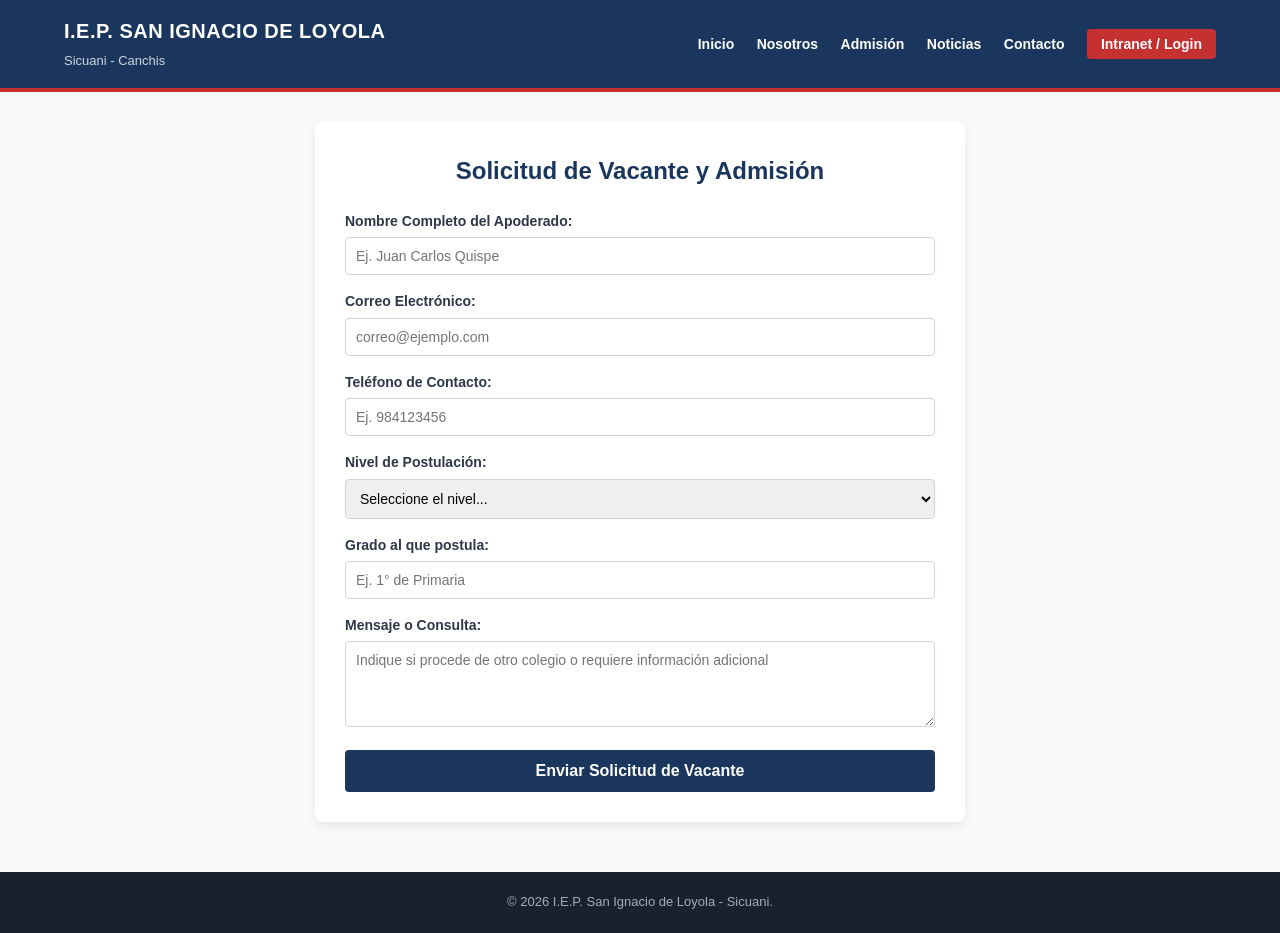
==== admision.html @ 254c912a "Entrega PA2: Base de datos, conexion PDO, login y vistas completas" ====
<!DOCTYPE html>
<html lang="es">
<head>
    <meta charset="UTF-8">
    <meta name="viewport" content="width=device-width, initial-scale=1.0">
    <title>Admisión 2026 - I.E.P. San Ignacio de Loyola</title>
    <link rel="stylesheet" href="css/estilos.css">
</head>
<body>
    <header>
        <div class="brand">
            <h1>I.E.P. SAN IGNACIO DE LOYOLA</h1>
            <span>Sicuani - Canchis</span>
        </div>
        <nav>
            <a href="index.html">Inicio</a>
            <a href="nosotros.html">Nosotros</a>
            <a href="admision.html">Admisión</a>
            <a href="noticias.html">Noticias</a>
            <a href="contacto.html">Contacto</a>
            <a href="login.php" class="btn-acceso">Intranet / Login</a>
        </nav>
    </header>

    <div class="container">
        <div class="form-box">
            <h2 style="color: #1a365d; text-align: center; margin-bottom: 20px;">Solicitud de Vacante y Admisión</h2>
            <form action="#" method="POST" onsubmit="alert('Solicitud enviada correctamente. La secretaría se comunicará a la brevedad.'); return false;">
                <div class="form-group">
                    <label>Nombre Completo del Apoderado:</label>
                    <input type="text" required placeholder="Ej. Juan Carlos Quispe">
                </div>
                <div class="form-group">
                    <label>Correo Electrónico:</label>
                    <input type="email" required placeholder="correo@ejemplo.com">
                </div>
                <div class="form-group">
                    <label>Teléfono de Contacto:</label>
                    <input type="text" required placeholder="Ej. 984123456">
                </div>
                <div class="form-group">
                    <label>Nivel de Postulación:</label>
                    <select required>
                        <option value="">Seleccione el nivel...</option>
                        <option value="Inicial">Inicial</option>
                        <option value="Primaria">Primaria</option>
                        <option value="Secundaria">Secundaria</option>
                    </select>
                </div>
                <div class="form-group">
                    <label>Grado al que postula:</label>
                    <input type="text" required placeholder="Ej. 1° de Primaria">
                </div>
                <div class="form-group">
                    <label>Mensaje o Consulta:</label>
                    <textarea rows="4" placeholder="Indique si procede de otro colegio o requiere información adicional"></textarea>
                </div>
                <button type="submit" class="btn-primary">Enviar Solicitud de Vacante</button>
            </form>
        </div>
    </div>

    <footer>
        <p>&copy; 2026 I.E.P. San Ignacio de Loyola - Sicuani.</p>
    </footer>
</body>
</html>
---- css/estilos.css ----
/* =========================================================
   ESTILOS GENERALES - I.E.P. SAN IGNACIO DE LOYOLA (SICUANI)
   ========================================================= */
* {
    box-sizing: border-box;
    margin: 0;
    padding: 0;
    font-family: Arial, Helvetica, sans-serif;
}

body {
    background-color: #f8fafc;
    color: #2d3748;
    line-height: 1.6;
}

/* ENCABEZADO Y NAVEGACIÓN */
header {
    background: #1a365d;
    color: #ffffff;
    padding: 15px 5%;
    display: flex;
    justify-content: space-between;
    align-items: center;
    border-bottom: 4px solid #c53030;
    position: sticky;
    top: 0;
    z-index: 1000;
}

.brand h1 {
    font-size: 20px;
    letter-spacing: 0.5px;
}

.brand span {
    font-size: 13px;
    color: #cbd5e0;
}

nav a {
    color: #ffffff;
    text-decoration: none;
    margin-left: 18px;
    font-size: 14px;
    font-weight: bold;
    transition: color 0.3s;
}

nav a:hover {
    color: #f6ad55;
}

nav a.btn-acceso {
    background: #c53030;
    padding: 7px 14px;
    border-radius: 4px;
}

nav a.btn-acceso:hover {
    background: #9b2c2c;
    color: #ffffff;
}

/* CONTENEDORES Y ESTRUCTURA */
.container {
    width: 90%;
    max-width: 1100px;
    margin: 30px auto;
}

/* HERO BANNER DE INICIO */
.hero {
    background: linear-gradient(rgba(26, 54, 93, 0.85), rgba(26, 54, 93, 0.85)), #2b6cb0;
    color: white;
    padding: 60px 20px;
    text-align: center;
    border-radius: 8px;
    margin-bottom: 30px;
}

.hero h2 {
    font-size: 32px;
    margin-bottom: 10px;
}

.hero p {
    font-size: 18px;
    color: #e2e8f0;
}

/* TARJETAS Y GRILLAS */
.grid-3 {
    display: grid;
    grid-template-columns: repeat(auto-fit, minmax(300px, 1fr));
    gap: 20px;
}

.card {
    background: #ffffff;
    padding: 25px;
    border-radius: 8px;
    box-shadow: 0 2px 8px rgba(0,0,0,0.08);
    border-top: 4px solid #2b6cb0;
}

.card h3 {
    color: #1a365d;
    margin-bottom: 12px;
}

/* FORMULARIOS (ADMISIÓN Y CONTACTO) */
.form-box {
    background: #ffffff;
    padding: 30px;
    border-radius: 8px;
    box-shadow: 0 4px 12px rgba(0,0,0,0.08);
    max-width: 650px;
    margin: 0 auto;
}

.form-group {
    margin-bottom: 15px;
}

.form-group label {
    display: block;
    font-weight: bold;
    margin-bottom: 5px;
    font-size: 14px;
}

.form-group input, .form-group select, .form-group textarea {
    width: 100%;
    padding: 10px;
    border: 1px solid #cbd5e0;
    border-radius: 4px;
    font-size: 14px;
}

.btn-primary {
    background: #1a365d;
    color: white;
    padding: 12px 20px;
    border: none;
    border-radius: 4px;
    font-size: 16px;
    font-weight: bold;
    cursor: pointer;
    width: 100%;
}

.btn-primary:hover {
    background: #2a4365;
}

/* PIE DE PÁGINA */
footer {
    background: #1a202c;
    color: #a0aec0;
    text-align: center;
    padding: 20px;
    margin-top: 50px;
    font-size: 13px;
}

/* RESPONSIVE (MÓVILES) */
@media (max-width: 768px) {
    header {
        flex-direction: column;
        gap: 15px;
        text-align: center;
    }
    nav a {
        display: inline-block;
        margin: 5px 8px;
    }
}
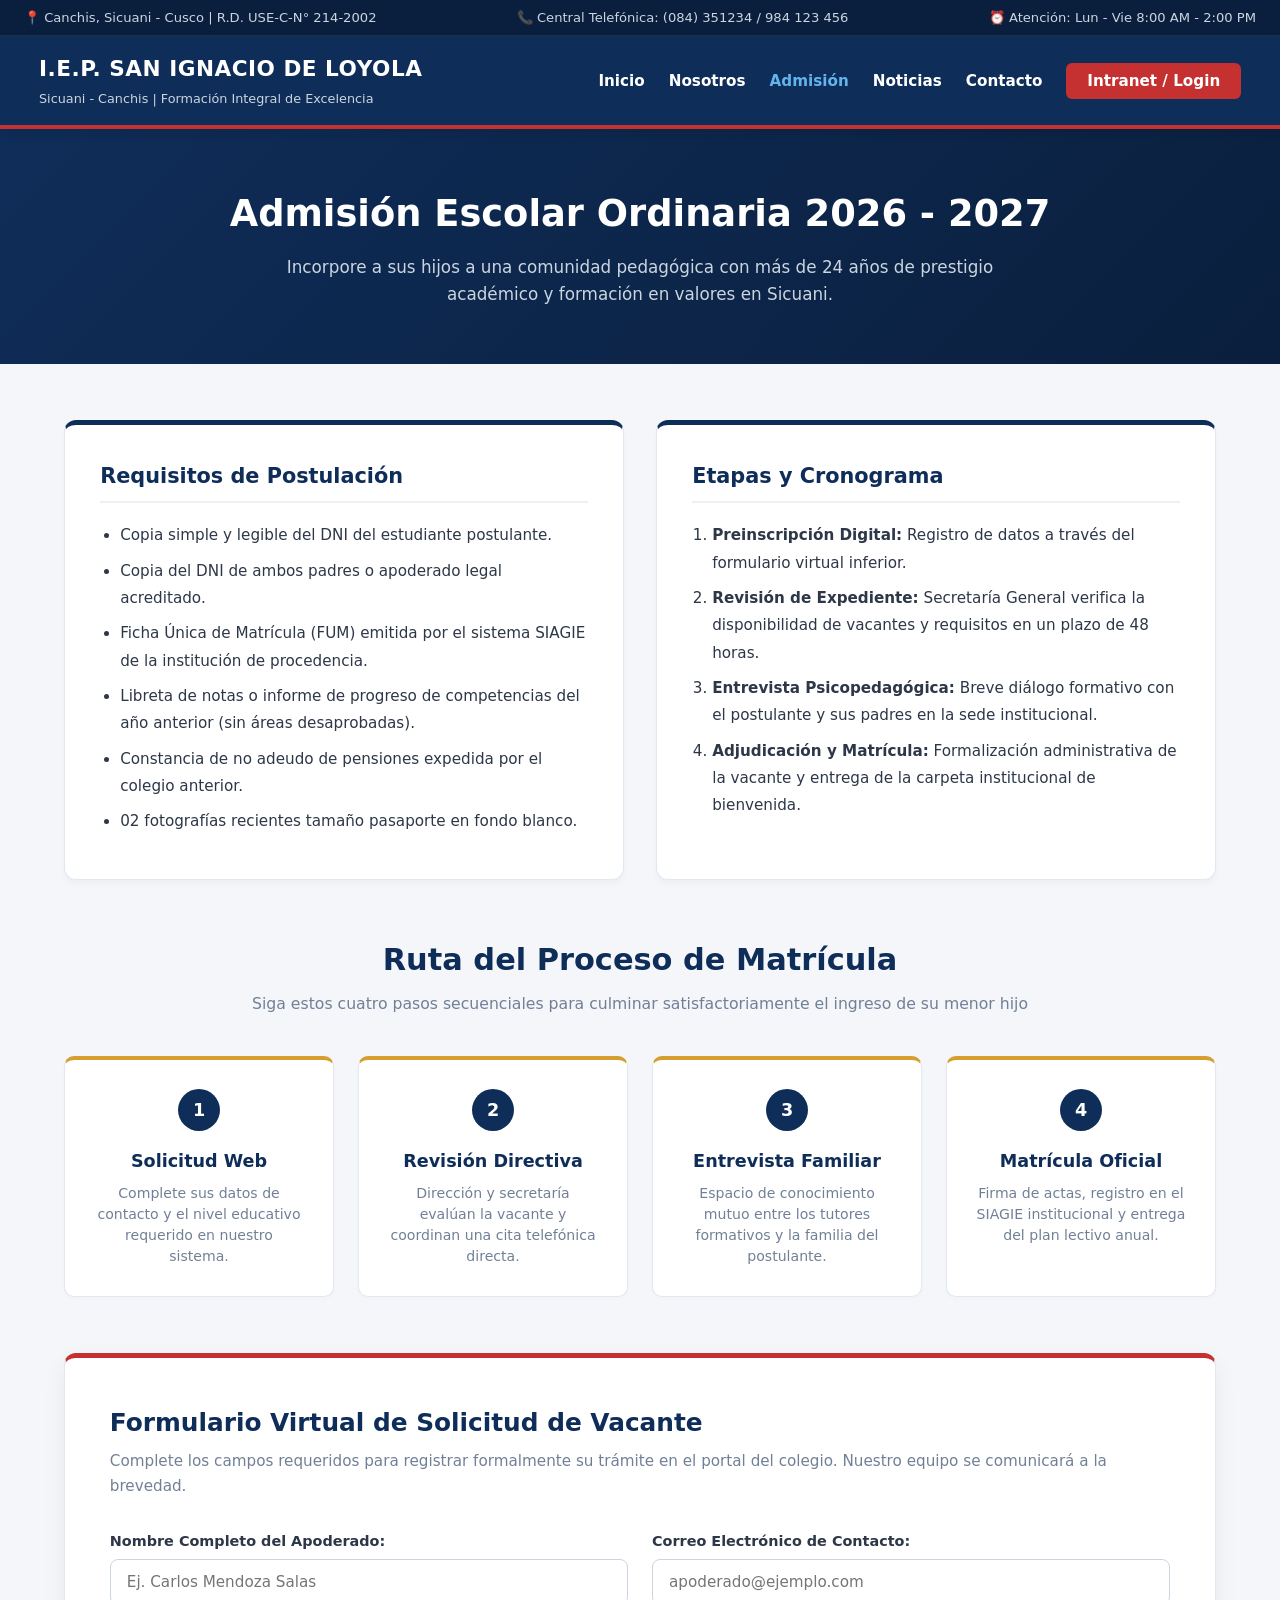
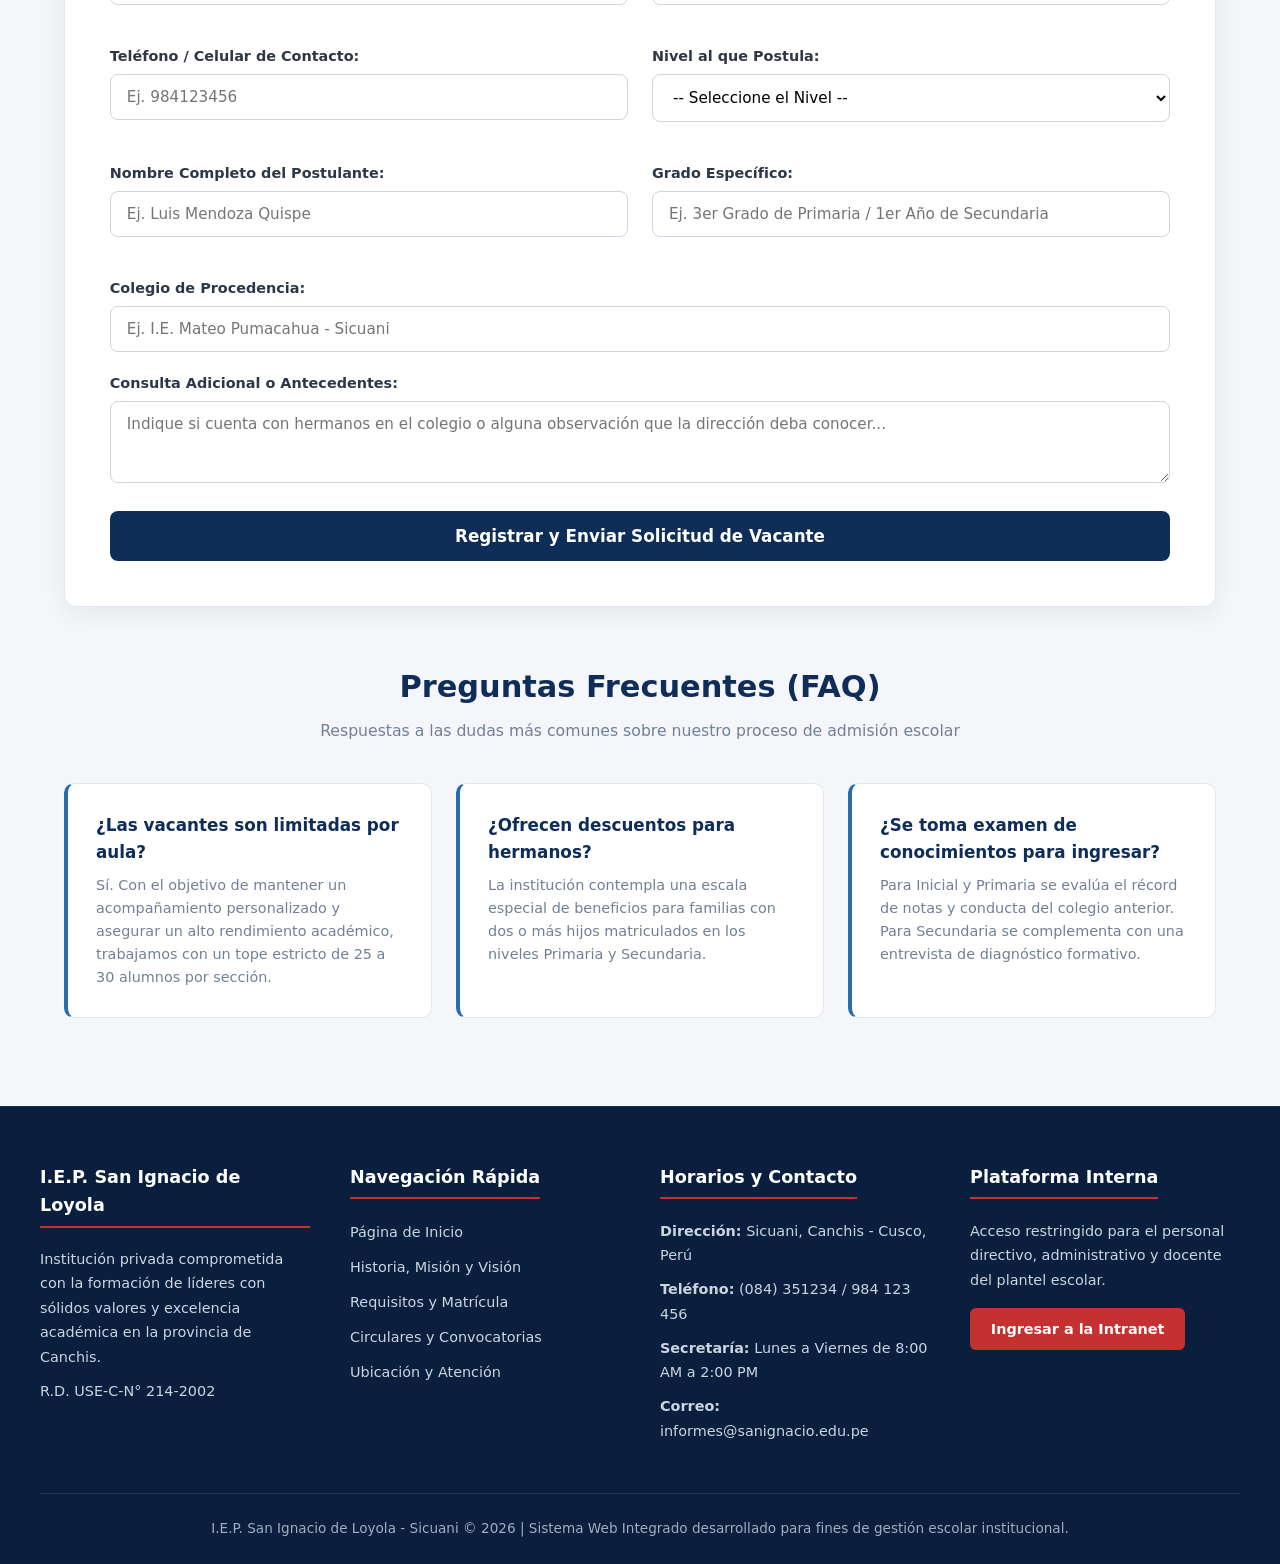
==== commit c07ed259: "Modernizacion completa de interfaces y ampliacion de contenidos" ====
--- a/admision.html
+++ b/admision.html
@@ -4,64 +4,649 @@
     <meta charset="UTF-8">
     <meta name="viewport" content="width=device-width, initial-scale=1.0">
     <title>Admisión 2026 - I.E.P. San Ignacio de Loyola</title>
-    <link rel="stylesheet" href="css/estilos.css">
+    <style>
+        :root {
+            --primary: #0f2d59;
+            --primary-dark: #0a1f3d;
+            --primary-light: #2b6cb0;
+            --accent-red: #c53030;
+            --accent-red-hover: #9b2c2c;
+            --accent-gold: #d69e2e;
+            --bg: #f4f6f9;
+            --surface: #ffffff;
+            --text-dark: #2d3748;
+            --text-muted: #718096;
+            --border: #e2e8f0;
+        }
+
+        * {
+            box-sizing: border-box;
+            margin: 0;
+            padding: 0;
+            font-family: 'Segoe UI', system-ui, -apple-system, sans-serif;
+        }
+
+        body {
+            background-color: var(--bg);
+            color: var(--text-dark);
+            line-height: 1.6;
+            min-height: 100vh;
+            display: flex;
+            flex-direction: column;
+        }
+
+        /* Franja informativa superior */
+        .top-info-bar {
+            background-color: var(--primary-dark);
+            color: #cbd5e0;
+            padding: 0.45rem 1.5rem;
+            font-size: 0.82rem;
+            border-bottom: 1px solid rgba(255, 255, 255, 0.08);
+        }
+
+        .top-info-container {
+            max-width: 1250px;
+            margin: 0 auto;
+            display: flex;
+            justify-content: space-between;
+            align-items: center;
+        }
+
+        .top-info-container span {
+            display: flex;
+            gap: 1.25rem;
+        }
+
+        /* Encabezado Oficial */
+        .main-header {
+            background-color: var(--primary);
+            color: #ffffff;
+            border-bottom: 4px solid var(--accent-red);
+            box-shadow: 0 4px 10px rgba(0,0,0,0.1);
+            position: sticky;
+            top: 0;
+            z-index: 1000;
+        }
+
+        .header-container {
+            max-width: 1250px;
+            margin: 0 auto;
+            padding: 1rem 1.5rem;
+            display: flex;
+            justify-content: space-between;
+            align-items: center;
+        }
+
+        .brand-box h1 {
+            font-size: 1.35rem;
+            font-weight: 800;
+            letter-spacing: 0.5px;
+            color: #ffffff;
+            text-transform: uppercase;
+        }
+
+        .brand-box p {
+            font-size: 0.8rem;
+            color: #cbd5e0;
+            margin-top: 2px;
+        }
+
+        .nav-menu {
+            display: flex;
+            list-style: none;
+            gap: 1.5rem;
+            align-items: center;
+        }
+
+        .nav-menu a {
+            color: #ffffff;
+            text-decoration: none;
+            font-weight: 600;
+            font-size: 0.95rem;
+            transition: color 0.2s;
+        }
+
+        .nav-menu a:hover,
+        .nav-menu a.active {
+            color: #63b3ed;
+        }
+
+        .btn-intranet {
+            background-color: var(--accent-red) !important;
+            color: #ffffff !important;
+            padding: 0.55rem 1.3rem;
+            border-radius: 6px;
+            font-weight: 700;
+            transition: background-color 0.2s;
+        }
+
+        .btn-intranet:hover {
+            background-color: var(--accent-red-hover) !important;
+        }
+
+        /* Banner Superior Interior */
+        .page-banner {
+            background: linear-gradient(135deg, var(--primary) 0%, var(--primary-dark) 100%);
+            color: #ffffff;
+            padding: 3.5rem 1.5rem;
+            text-align: center;
+        }
+
+        .page-banner h2 {
+            font-size: 2.3rem;
+            font-weight: 800;
+            margin-bottom: 0.6rem;
+        }
+
+        .page-banner p {
+            color: #cbd5e0;
+            font-size: 1.05rem;
+            max-width: 750px;
+            margin: 0 auto;
+        }
+
+        /* Contenedor General */
+        .container {
+            max-width: 1200px;
+            margin: 3.5rem auto;
+            padding: 0 1.5rem;
+            flex: 1;
+        }
+
+        .section-header {
+            text-align: center;
+            margin-bottom: 2.5rem;
+        }
+
+        .section-header h3 {
+            font-size: 1.9rem;
+            color: var(--primary);
+            font-weight: 800;
+            margin-bottom: 0.4rem;
+        }
+
+        .section-header p {
+            color: var(--text-muted);
+            font-size: 0.98rem;
+        }
+
+        /* Cuadrícula de Requisitos y Cronograma */
+        .grid-dos {
+            display: grid;
+            grid-template-columns: 1fr 1fr;
+            gap: 2rem;
+            margin-bottom: 3.5rem;
+        }
+
+        .card-info {
+            background: var(--surface);
+            padding: 2.2rem;
+            border-radius: 12px;
+            border: 1px solid var(--border);
+            box-shadow: 0 4px 6px rgba(0,0,0,0.03);
+            border-top: 5px solid var(--primary);
+        }
+
+        .card-info h4 {
+            color: var(--primary);
+            margin-bottom: 1.2rem;
+            font-size: 1.3rem;
+            font-weight: 700;
+            border-bottom: 2px solid #edf2f7;
+            padding-bottom: 0.5rem;
+        }
+
+        .card-info ul, .card-info ol {
+            padding-left: 1.25rem;
+            line-height: 1.8;
+            font-size: 0.95rem;
+            color: var(--text-dark);
+        }
+
+        .card-info li {
+            margin-bottom: 0.5rem;
+        }
+
+        /* Pasos del Proceso (Timeline Horizontal/Grid) */
+        .steps-grid {
+            display: grid;
+            grid-template-columns: repeat(auto-fit, minmax(240px, 1fr));
+            gap: 1.5rem;
+            margin-bottom: 3.5rem;
+        }
+
+        .step-card {
+            background: var(--surface);
+            padding: 1.8rem;
+            border-radius: 10px;
+            border: 1px solid var(--border);
+            border-top: 4px solid var(--accent-gold);
+            text-align: center;
+            box-shadow: 0 2px 4px rgba(0,0,0,0.02);
+            transition: transform 0.2s;
+        }
+
+        .step-card:hover {
+            transform: translateY(-4px);
+        }
+
+        .step-num {
+            display: inline-flex;
+            width: 42px;
+            height: 42px;
+            background: var(--primary);
+            color: #ffffff;
+            border-radius: 50%;
+            justify-content: center;
+            align-items: center;
+            font-weight: 800;
+            font-size: 1.1rem;
+            margin-bottom: 1rem;
+        }
+
+        .step-card h5 {
+            color: var(--primary);
+            font-size: 1.1rem;
+            margin-bottom: 0.5rem;
+            font-weight: 700;
+        }
+
+        .step-card p {
+            color: var(--text-muted);
+            font-size: 0.88rem;
+            line-height: 1.5;
+        }
+
+        /* Formulario de Admisión */
+        .form-card {
+            background: var(--surface);
+            padding: 2.8rem;
+            border-radius: 12px;
+            border: 1px solid var(--border);
+            box-shadow: 0 8px 24px rgba(0,0,0,0.06);
+            border-top: 5px solid var(--accent-red);
+            margin-bottom: 3.5rem;
+        }
+
+        .form-card h4 {
+            color: var(--primary);
+            font-size: 1.55rem;
+            font-weight: 700;
+            margin-bottom: 0.4rem;
+        }
+
+        .form-card p.sub {
+            color: var(--text-muted);
+            margin-bottom: 2rem;
+            font-size: 0.95rem;
+        }
+
+        .form-row {
+            display: grid;
+            grid-template-columns: 1fr 1fr;
+            gap: 1.5rem;
+            margin-bottom: 1.25rem;
+        }
+
+        .form-group {
+            margin-bottom: 1.25rem;
+        }
+
+        .form-group label {
+            display: block;
+            margin-bottom: 0.4rem;
+            font-weight: 600;
+            font-size: 0.9rem;
+            color: var(--text-dark);
+        }
+
+        .form-control {
+            width: 100%;
+            padding: 0.8rem 1rem;
+            font-size: 0.95rem;
+            border: 1.5px solid #cbd5e0;
+            border-radius: 8px;
+            outline: none;
+            transition: all 0.2s;
+            background-color: #ffffff;
+        }
+
+        .form-control:focus {
+            border-color: var(--primary-light);
+            box-shadow: 0 0 0 3px rgba(43, 108, 176, 0.15);
+        }
+
+        .btn-enviar {
+            width: 100%;
+            padding: 0.95rem;
+            background-color: var(--primary);
+            color: #ffffff;
+            border: none;
+            border-radius: 8px;
+            font-size: 1.05rem;
+            font-weight: 700;
+            cursor: pointer;
+            transition: background-color 0.2s, transform 0.1s;
+        }
+
+        .btn-enviar:hover {
+            background-color: var(--primary-light);
+            transform: translateY(-1px);
+        }
+
+        /* Sección de Preguntas Frecuentes (FAQ) */
+        .faq-grid {
+            display: grid;
+            grid-template-columns: repeat(auto-fit, minmax(320px, 1fr));
+            gap: 1.5rem;
+            margin-bottom: 2rem;
+        }
+
+        .faq-item {
+            background: var(--surface);
+            padding: 1.75rem;
+            border-radius: 10px;
+            border: 1px solid var(--border);
+            border-left: 4px solid var(--primary-light);
+        }
+
+        .faq-item h5 {
+            color: var(--primary);
+            font-size: 1.05rem;
+            margin-bottom: 0.5rem;
+            font-weight: 700;
+        }
+
+        .faq-item p {
+            color: var(--text-muted);
+            font-size: 0.9rem;
+            line-height: 1.6;
+        }
+
+        /* Pie de Página */
+        footer {
+            background-color: var(--primary-dark);
+            color: #cbd5e0;
+            padding: 3.5rem 1.5rem 1.5rem;
+            margin-top: auto;
+            border-top: 1px solid rgba(255,255,255,0.08);
+        }
+
+        .footer-grid {
+            max-width: 1200px;
+            margin: 0 auto 2.5rem;
+            display: grid;
+            grid-template-columns: repeat(auto-fit, minmax(240px, 1fr));
+            gap: 2.5rem;
+        }
+
+        .footer-col h4 {
+            color: #ffffff;
+            font-size: 1.1rem;
+            margin-bottom: 1.2rem;
+            position: relative;
+            padding-bottom: 0.4rem;
+            border-bottom: 2px solid var(--accent-red);
+            display: inline-block;
+        }
+
+        .footer-col p {
+            font-size: 0.9rem;
+            line-height: 1.7;
+            margin-bottom: 0.6rem;
+        }
+
+        .footer-col ul {
+            list-style: none;
+            display: flex;
+            flex-direction: column;
+            gap: 0.6rem;
+        }
+
+        .footer-col a {
+            color: #cbd5e0;
+            text-decoration: none;
+            font-size: 0.9rem;
+            transition: color 0.2s;
+        }
+
+        .footer-col a:hover {
+            color: #ffffff;
+            padding-left: 4px;
+        }
+
+        .footer-bottom {
+            max-width: 1200px;
+            margin: 0 auto;
+            text-align: center;
+            padding-top: 1.5rem;
+            border-top: 1px solid rgba(255,255,255,0.1);
+            font-size: 0.85rem;
+            color: #a0aec0;
+        }
+
+        @media (max-width: 860px) {
+            .top-info-container {
+                flex-direction: column;
+                gap: 0.3rem;
+                text-align: center;
+            }
+            .header-container {
+                flex-direction: column;
+                gap: 1rem;
+                text-align: center;
+            }
+            .grid-dos, .form-row {
+                grid-template-columns: 1fr;
+            }
+        }
+    </style>
 </head>
 <body>
-    <header>
-        <div class="brand">
-            <h1>I.E.P. SAN IGNACIO DE LOYOLA</h1>
-            <span>Sicuani - Canchis</span>
-        </div>
-        <nav>
-            <a href="index.html">Inicio</a>
-            <a href="nosotros.html">Nosotros</a>
-            <a href="admision.html">Admisión</a>
-            <a href="noticias.html">Noticias</a>
-            <a href="contacto.html">Contacto</a>
-            <a href="login.php" class="btn-acceso">Intranet / Login</a>
-        </nav>
-    </header>
-
-    <div class="container">
-        <div class="form-box">
-            <h2 style="color: #1a365d; text-align: center; margin-bottom: 20px;">Solicitud de Vacante y Admisión</h2>
-            <form action="#" method="POST" onsubmit="alert('Solicitud enviada correctamente. La secretaría se comunicará a la brevedad.'); return false;">
-                <div class="form-group">
-                    <label>Nombre Completo del Apoderado:</label>
-                    <input type="text" required placeholder="Ej. Juan Carlos Quispe">
-                </div>
-                <div class="form-group">
-                    <label>Correo Electrónico:</label>
-                    <input type="email" required placeholder="correo@ejemplo.com">
-                </div>
-                <div class="form-group">
-                    <label>Teléfono de Contacto:</label>
-                    <input type="text" required placeholder="Ej. 984123456">
-                </div>
-                <div class="form-group">
-                    <label>Nivel de Postulación:</label>
-                    <select required>
-                        <option value="">Seleccione el nivel...</option>
-                        <option value="Inicial">Inicial</option>
-                        <option value="Primaria">Primaria</option>
-                        <option value="Secundaria">Secundaria</option>
-                    </select>
-                </div>
-                <div class="form-group">
-                    <label>Grado al que postula:</label>
-                    <input type="text" required placeholder="Ej. 1° de Primaria">
-                </div>
-                <div class="form-group">
-                    <label>Mensaje o Consulta:</label>
-                    <textarea rows="4" placeholder="Indique si procede de otro colegio o requiere información adicional"></textarea>
-                </div>
-                <button type="submit" class="btn-primary">Enviar Solicitud de Vacante</button>
-            </form>
+
+    <!-- Franja de contacto rápido -->
+    <div class="top-info-bar">
+        <div class="top-info-container">
+            <span>📍 Canchis, Sicuani - Cusco | R.D. USE-C-N° 214-2002</span>
+            <span>📞 Central Telefónica: (084) 351234 / 984 123 456</span>
+            <span>⏰ Atención: Lun - Vie 8:00 AM - 2:00 PM</span>
         </div>
     </div>
 
+    <!-- Encabezado Institucional -->
+    <header class="main-header">
+        <div class="header-container">
+            <div class="brand-box">
+                <h1>I.E.P. SAN IGNACIO DE LOYOLA</h1>
+                <p>Sicuani - Canchis | Formación Integral de Excelencia</p>
+            </div>
+            <ul class="nav-menu">
+                <li><a href="index.html">Inicio</a></li>
+                <li><a href="nosotros.html">Nosotros</a></li>
+                <li><a href="admision.html" class="active">Admisión</a></li>
+                <li><a href="noticias.html">Noticias</a></li>
+                <li><a href="contacto.html">Contacto</a></li>
+                <li><a href="login.php" class="btn-intranet">Intranet / Login</a></li>
+            </ul>
+        </div>
+    </header>
+
+    <!-- Banner Superior -->
+    <section class="page-banner">
+        <h2>Admisión Escolar Ordinaria 2026 - 2027</h2>
+        <p>Incorpore a sus hijos a una comunidad pedagógica con más de 24 años de prestigio académico y formación en valores en Sicuani.</p>
+    </section>
+
+    <main class="container">
+        <!-- Requisitos y Cronograma -->
+        <section class="grid-dos">
+            <div class="card-info">
+                <h4>Requisitos de Postulación</h4>
+                <ul>
+                    <li>Copia simple y legible del DNI del estudiante postulante.</li>
+                    <li>Copia del DNI de ambos padres o apoderado legal acreditado.</li>
+                    <li>Ficha Única de Matrícula (FUM) emitida por el sistema SIAGIE de la institución de procedencia.</li>
+                    <li>Libreta de notas o informe de progreso de competencias del año anterior (sin áreas desaprobadas).</li>
+                    <li>Constancia de no adeudo de pensiones expedida por el colegio anterior.</li>
+                    <li>02 fotografías recientes tamaño pasaporte en fondo blanco.</li>
+                </ul>
+            </div>
+
+            <div class="card-info">
+                <h4>Etapas y Cronograma</h4>
+                <ol>
+                    <li><strong>Preinscripción Digital:</strong> Registro de datos a través del formulario virtual inferior.</li>
+                    <li><strong>Revisión de Expediente:</strong> Secretaría General verifica la disponibilidad de vacantes y requisitos en un plazo de 48 horas.</li>
+                    <li><strong>Entrevista Psicopedagógica:</strong> Breve diálogo formativo con el postulante y sus padres en la sede institucional.</li>
+                    <li><strong>Adjudicación y Matrícula:</strong> Formalización administrativa de la vacante y entrega de la carpeta institucional de bienvenida.</li>
+                </ol>
+            </div>
+        </section>
+
+        <!-- Pasos Visuales -->
+        <div class="section-header">
+            <h3>Ruta del Proceso de Matrícula</h3>
+            <p>Siga estos cuatro pasos secuenciales para culminar satisfactoriamente el ingreso de su menor hijo</p>
+        </div>
+
+        <section class="steps-grid">
+            <div class="step-card">
+                <div class="step-num">1</div>
+                <h5>Solicitud Web</h5>
+                <p>Complete sus datos de contacto y el nivel educativo requerido en nuestro sistema.</p>
+            </div>
+            <div class="step-card">
+                <div class="step-num">2</div>
+                <h5>Revisión Directiva</h5>
+                <p>Dirección y secretaría evalúan la vacante y coordinan una cita telefónica directa.</p>
+            </div>
+            <div class="step-card">
+                <div class="step-num">3</div>
+                <h5>Entrevista Familiar</h5>
+                <p>Espacio de conocimiento mutuo entre los tutores formativos y la familia del postulante.</p>
+            </div>
+            <div class="step-card">
+                <div class="step-num">4</div>
+                <h5>Matrícula Oficial</h5>
+                <p>Firma de actas, registro en el SIAGIE institucional y entrega del plan lectivo anual.</p>
+            </div>
+        </section>
+
+        <!-- Formulario de Preinscripción -->
+        <section class="form-card">
+            <h4>Formulario Virtual de Solicitud de Vacante</h4>
+            <p class="sub">Complete los campos requeridos para registrar formalmente su trámite en el portal del colegio. Nuestro equipo se comunicará a la brevedad.</p>
+
+            <form action="admision.html" method="POST" onsubmit="alert('¡Solicitud registrada correctamente! La Dirección General se comunicará telefónicamente en un plazo máximo de 48 horas.'); return false;">
+                <div class="form-row">
+                    <div class="form-group">
+                        <label for="apoderado">Nombre Completo del Apoderado:</label>
+                        <input type="text" id="apoderado" name="nombre_apoderado" class="form-control" placeholder="Ej. Carlos Mendoza Salas" required>
+                    </div>
+                    <div class="form-group">
+                        <label for="correo">Correo Electrónico de Contacto:</label>
+                        <input type="email" id="correo" name="correo" class="form-control" placeholder="apoderado@ejemplo.com" required>
+                    </div>
+                </div>
+
+                <div class="form-row">
+                    <div class="form-group">
+                        <label for="telefono">Teléfono / Celular de Contacto:</label>
+                        <input type="tel" id="telefono" name="telefono" class="form-control" placeholder="Ej. 984123456" pattern="[0-9]{9}" required>
+                    </div>
+                    <div class="form-group">
+                        <label for="nivel">Nivel al que Postula:</label>
+                        <select id="nivel" name="nivel_postulacion" class="form-control" required>
+                            <option value="">-- Seleccione el Nivel --</option>
+                            <option value="Inicial">Nivel Inicial (3, 4 y 5 años)</option>
+                            <option value="Primaria">Nivel Primaria (1.° al 6.° grado)</option>
+                            <option value="Secundaria">Nivel Secundaria (1.° al 5.° año)</option>
+                        </select>
+                    </div>
+                </div>
+
+                <div class="form-row">
+                    <div class="form-group">
+                        <label for="postulante">Nombre Completo del Postulante:</label>
+                        <input type="text" id="postulante" name="nombre_postulante" class="form-control" placeholder="Ej. Luis Mendoza Quispe" required>
+                    </div>
+                    <div class="form-group">
+                        <label for="grado">Grado Específico:</label>
+                        <input type="text" id="grado" name="grado" class="form-control" placeholder="Ej. 3er Grado de Primaria / 1er Año de Secundaria" required>
+                    </div>
+                </div>
+
+                <div class="form-group">
+                    <label for="colegio_origen">Colegio de Procedencia:</label>
+                    <input type="text" id="colegio_origen" name="colegio_origen" class="form-control" placeholder="Ej. I.E. Mateo Pumacahua - Sicuani" required>
+                </div>
+
+                <div class="form-group">
+                    <label for="mensaje">Consulta Adicional o Antecedentes:</label>
+                    <textarea id="mensaje" name="mensaje" rows="3" class="form-control" placeholder="Indique si cuenta con hermanos en el colegio o alguna observación que la dirección deba conocer..."></textarea>
+                </div>
+
+                <button type="submit" class="btn-enviar">Registrar y Enviar Solicitud de Vacante</button>
+            </form>
+        </section>
+
+        <!-- Preguntas Frecuentes -->
+        <div class="section-header">
+            <h3>Preguntas Frecuentes (FAQ)</h3>
+            <p>Respuestas a las dudas más comunes sobre nuestro proceso de admisión escolar</p>
+        </div>
+
+        <section class="faq-grid">
+            <div class="faq-item">
+                <h5>¿Las vacantes son limitadas por aula?</h5>
+                <p>Sí. Con el objetivo de mantener un acompañamiento personalizado y asegurar un alto rendimiento académico, trabajamos con un tope estricto de 25 a 30 alumnos por sección.</p>
+            </div>
+            <div class="faq-item">
+                <h5>¿Ofrecen descuentos para hermanos?</h5>
+                <p>La institución contempla una escala especial de beneficios para familias con dos o más hijos matriculados en los niveles Primaria y Secundaria.</p>
+            </div>
+            <div class="faq-item">
+                <h5>¿Se toma examen de conocimientos para ingresar?</h5>
+                <p>Para Inicial y Primaria se evalúa el récord de notas y conducta del colegio anterior. Para Secundaria se complementa con una entrevista de diagnóstico formativo.</p>
+            </div>
+        </section>
+    </main>
+
+    <!-- Pie de Página Institucional -->
     <footer>
-        <p>&copy; 2026 I.E.P. San Ignacio de Loyola - Sicuani.</p>
+        <div class="footer-grid">
+            <div class="footer-col">
+                <h4>I.E.P. San Ignacio de Loyola</h4>
+                <p>Institución privada comprometida con la formación de líderes con sólidos valores y excelencia académica en la provincia de Canchis.</p>
+                <p>R.D. USE-C-N° 214-2002</p>
+            </div>
+            <div class="footer-col">
+                <h4>Navegación Rápida</h4>
+                <ul>
+                    <li><a href="index.html">Página de Inicio</a></li>
+                    <li><a href="nosotros.html">Historia, Misión y Visión</a></li>
+                    <li><a href="admision.html">Requisitos y Matrícula</a></li>
+                    <li><a href="noticias.html">Circulares y Convocatorias</a></li>
+                    <li><a href="contacto.html">Ubicación y Atención</a></li>
+                </ul>
+            </div>
+            <div class="footer-col">
+                <h4>Horarios y Contacto</h4>
+                <p><strong>Dirección:</strong> Sicuani, Canchis - Cusco, Perú</p>
+                <p><strong>Teléfono:</strong> (084) 351234 / 984 123 456</p>
+                <p><strong>Secretaría:</strong> Lunes a Viernes de 8:00 AM a 2:00 PM</p>
+                <p><strong>Correo:</strong> informes@sanignacio.edu.pe</p>
+            </div>
+            <div class="footer-col">
+                <h4>Plataforma Interna</h4>
+                <p>Acceso restringido para el personal directivo, administrativo y docente del plantel escolar.</p>
+                <p style="margin-top: 1rem;"><a href="login.php" class="btn-intranet" style="display: inline-block;">Ingresar a la Intranet</a></p>
+            </div>
+        </div>
+        <div class="footer-bottom">
+            <p>I.E.P. San Ignacio de Loyola - Sicuani © 2026 | Sistema Web Integrado desarrollado para fines de gestión escolar institucional.</p>
+        </div>
     </footer>
+
 </body>
 </html>
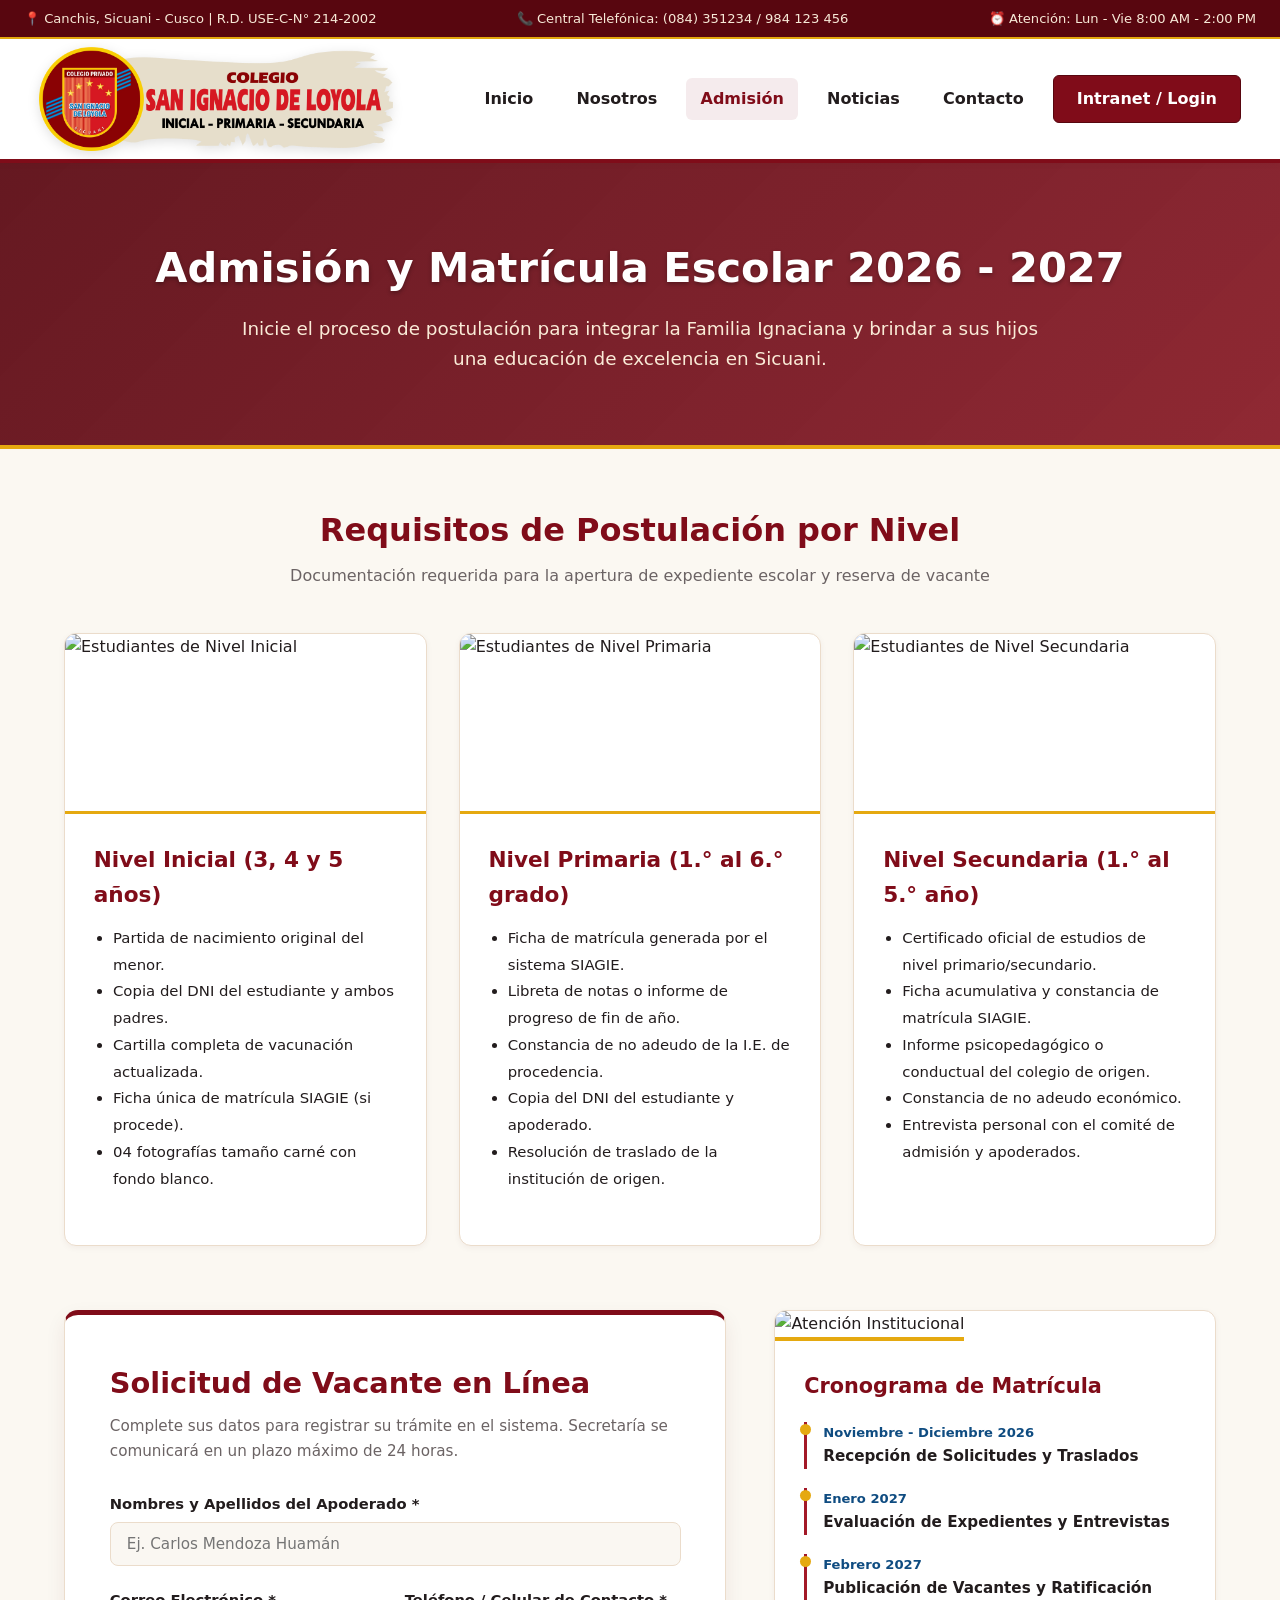
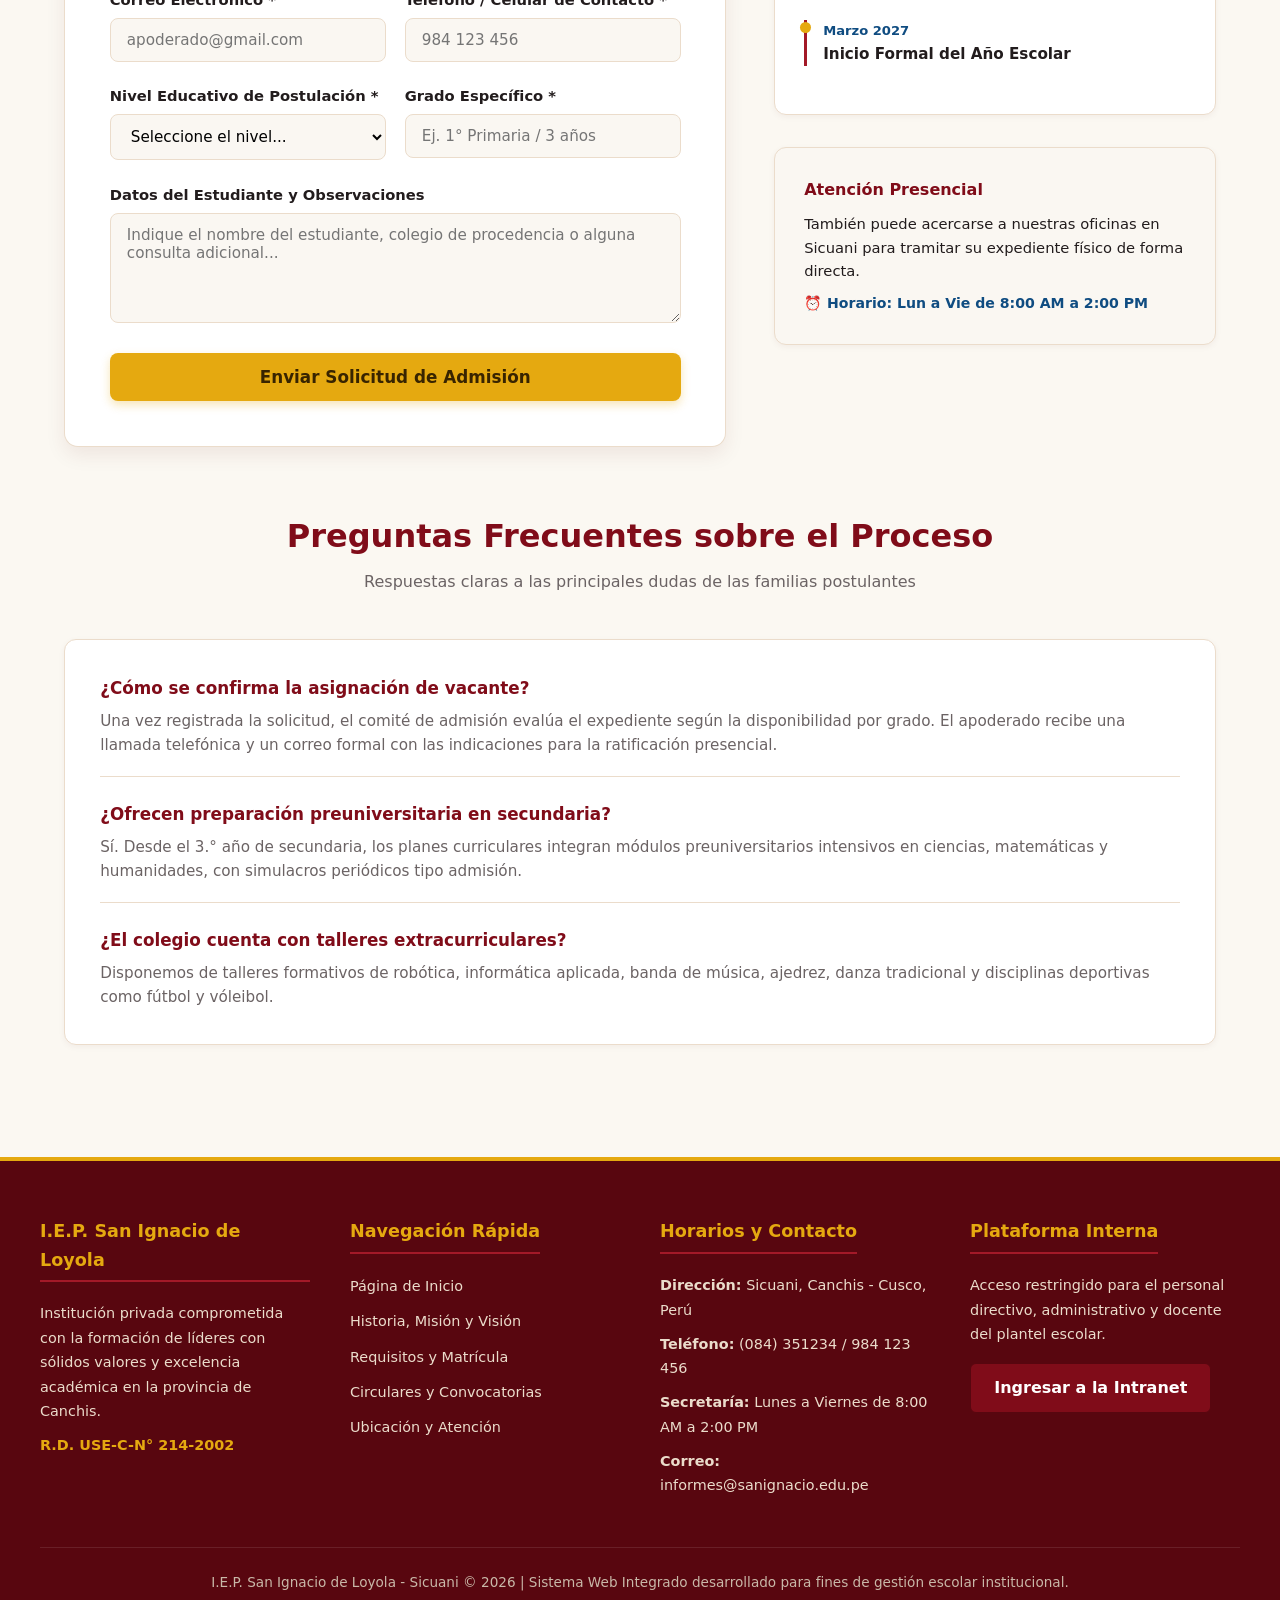
==== commit 34a42034: "Finalizacion completa del portal escolar: UI institucional, admision funcional, autenticacion y dash" ====
--- a/admision.html
+++ b/admision.html
@@ -3,20 +3,24 @@
 <head>
     <meta charset="UTF-8">
     <meta name="viewport" content="width=device-width, initial-scale=1.0">
-    <title>Admisión 2026 - I.E.P. San Ignacio de Loyola</title>
+    <title>Admisión y Matrícula 2026 - I.E.P. San Ignacio de Loyola</title>
     <style>
         :root {
-            --primary: #0f2d59;
-            --primary-dark: #0a1f3d;
-            --primary-light: #2b6cb0;
-            --accent-red: #c53030;
-            --accent-red-hover: #9b2c2c;
-            --accent-gold: #d69e2e;
-            --bg: #f4f6f9;
-            --surface: #ffffff;
-            --text-dark: #2d3748;
-            --text-muted: #718096;
-            --border: #e2e8f0;
+            /* Paleta cromática oficial basada en la insignia del colegio */
+            --primary: #800c19;          /* Granate institucional */
+            --primary-dark: #58060f;     /* Granate profundo */
+            --primary-light: #a31928;    /* Granate claro */
+            --accent-gold: #e5a910;      /* Dorado del blasón y estrellas */
+            --accent-gold-hover: #c48e06;
+            --accent-blue: #0f4c81;      /* Azul de contraste */
+            --bg: #fbf8f2;               /* Marfil pergamino */
+            --surface: #ffffff;          /* Fondo blanco para tarjetas */
+            --text-dark: #221c1d;        /* Texto principal */
+            --text-muted: #6b6364;       /* Texto descriptivo */
+            --border: #ebdccb;           /* Bordes suaves */
+            --shadow-sm: 0 2px 6px rgba(88, 6, 15, 0.05);
+            --shadow-md: 0 8px 20px rgba(88, 6, 15, 0.08);
+            --shadow-lg: 0 12px 28px rgba(88, 6, 15, 0.12);
         }
 
         * {
@@ -38,10 +42,10 @@
         /* Franja informativa superior */
         .top-info-bar {
             background-color: var(--primary-dark);
-            color: #cbd5e0;
-            padding: 0.45rem 1.5rem;
+            color: #f7e9d7;
+            padding: 0.5rem 1.5rem;
             font-size: 0.82rem;
-            border-bottom: 1px solid rgba(255, 255, 255, 0.08);
+            border-bottom: 2px solid var(--accent-gold);
         }
 
         .top-info-container {
@@ -50,99 +54,120 @@
             display: flex;
             justify-content: space-between;
             align-items: center;
+            flex-wrap: wrap;
+            gap: 0.5rem;
         }
 
         .top-info-container span {
             display: flex;
+            align-items: center;
             gap: 1.25rem;
         }
 
-        /* Encabezado Oficial */
+        /* Encabezado Principal Estable */
         .main-header {
-            background-color: var(--primary);
-            color: #ffffff;
-            border-bottom: 4px solid var(--accent-red);
-            box-shadow: 0 4px 10px rgba(0,0,0,0.1);
+            background-color: var(--surface);
+            border-bottom: 4px solid var(--primary);
+            box-shadow: var(--shadow-sm);
             position: sticky;
             top: 0;
             z-index: 1000;
+            transform: translateZ(0);
+            -webkit-transform: translateZ(0);
+            backface-visibility: hidden;
+            -webkit-backface-visibility: hidden;
         }
 
         .header-container {
             max-width: 1250px;
             margin: 0 auto;
-            padding: 1rem 1.5rem;
+            padding: 0.5rem 1.5rem;
             display: flex;
             justify-content: space-between;
             align-items: center;
-        }
-
-        .brand-box h1 {
-            font-size: 1.35rem;
-            font-weight: 800;
-            letter-spacing: 0.5px;
-            color: #ffffff;
-            text-transform: uppercase;
-        }
-
-        .brand-box p {
-            font-size: 0.8rem;
-            color: #cbd5e0;
-            margin-top: 2px;
+            height: 120px;
+        }
+
+        .brand-link {
+            display: flex;
+            align-items: center;
+            text-decoration: none;
+            height: 100%;
+        }
+
+        .brand-logo {
+            height: 105px;
+            width: auto;
+            max-width: 520px;
+            object-fit: contain;
+            display: block;
+            border-radius: 4px;
+            filter: drop-shadow(0 3px 6px rgba(0,0,0,0.12));
         }
 
         .nav-menu {
             display: flex;
             list-style: none;
-            gap: 1.5rem;
+            gap: 0.9rem;
             align-items: center;
         }
 
         .nav-menu a {
-            color: #ffffff;
+            display: inline-block;
+            color: var(--text-dark);
             text-decoration: none;
-            font-weight: 600;
-            font-size: 0.95rem;
-            transition: color 0.2s;
+            font-weight: 700;
+            font-size: 1rem;
+            padding: 0.5rem 0.9rem;
+            border-radius: 6px;
+            transition: color 0.2s ease, background-color 0.2s ease;
         }
 
         .nav-menu a:hover,
         .nav-menu a.active {
-            color: #63b3ed;
+            color: var(--primary);
+            background-color: rgba(128, 12, 25, 0.08);
         }
 
         .btn-intranet {
-            background-color: var(--accent-red) !important;
+            background-color: var(--primary) !important;
             color: #ffffff !important;
-            padding: 0.55rem 1.3rem;
+            padding: 0.65rem 1.45rem !important;
             border-radius: 6px;
-            font-weight: 700;
-            transition: background-color 0.2s;
+            font-weight: 700 !important;
+            font-size: 1rem !important;
+            border: 1px solid var(--primary-dark);
+            transition: background-color 0.2s ease, box-shadow 0.2s ease !important;
         }
 
         .btn-intranet:hover {
-            background-color: var(--accent-red-hover) !important;
-        }
-
-        /* Banner Superior Interior */
+            background-color: var(--primary-dark) !important;
+            color: #ffffff !important;
+            box-shadow: 0 2px 8px rgba(88, 6, 15, 0.3) !important;
+        }
+
+        /* Banner de la Página */
         .page-banner {
-            background: linear-gradient(135deg, var(--primary) 0%, var(--primary-dark) 100%);
+            background: linear-gradient(135deg, rgba(88, 6, 15, 0.92) 0%, rgba(128, 12, 25, 0.88) 100%),
+                        url('https://images.unsplash.com/photo-1509062522246-3755977927d7?auto=format&fit=crop&w=1600&q=80') center/cover no-repeat;
             color: #ffffff;
-            padding: 3.5rem 1.5rem;
+            padding: 4.5rem 1.5rem;
             text-align: center;
+            border-bottom: 4px solid var(--accent-gold);
         }
 
         .page-banner h2 {
-            font-size: 2.3rem;
+            font-size: 2.6rem;
             font-weight: 800;
-            margin-bottom: 0.6rem;
+            margin-bottom: 0.8rem;
+            text-shadow: 0 2px 4px rgba(0,0,0,0.3);
         }
 
         .page-banner p {
-            color: #cbd5e0;
-            font-size: 1.05rem;
-            max-width: 750px;
+            font-size: 1.15rem;
+            max-width: 820px;
             margin: 0 auto;
+            color: #faebd7;
         }
 
         /* Contenedor General */
@@ -150,16 +175,15 @@
             max-width: 1200px;
             margin: 3.5rem auto;
             padding: 0 1.5rem;
-            flex: 1;
         }
 
         .section-header {
             text-align: center;
-            margin-bottom: 2.5rem;
+            margin-bottom: 2.8rem;
         }
 
         .section-header h3 {
-            font-size: 1.9rem;
+            font-size: 2rem;
             color: var(--primary);
             font-weight: 800;
             margin-bottom: 0.4rem;
@@ -167,209 +191,257 @@
 
         .section-header p {
             color: var(--text-muted);
-            font-size: 0.98rem;
-        }
-
-        /* Cuadrícula de Requisitos y Cronograma */
-        .grid-dos {
+            font-size: 1rem;
+            max-width: 700px;
+            margin: 0 auto;
+        }
+
+        /* Tarjetas de Requisitos con Imagen */
+        .requisitos-grid {
             display: grid;
-            grid-template-columns: 1fr 1fr;
+            grid-template-columns: repeat(auto-fit, minmax(320px, 1fr));
             gap: 2rem;
-            margin-bottom: 3.5rem;
-        }
-
-        .card-info {
+            margin-bottom: 4rem;
+        }
+
+        .requisito-card {
             background: var(--surface);
-            padding: 2.2rem;
             border-radius: 12px;
+            overflow: hidden;
             border: 1px solid var(--border);
-            box-shadow: 0 4px 6px rgba(0,0,0,0.03);
+            box-shadow: var(--shadow-sm);
+            display: flex;
+            flex-direction: column;
+            transition: transform 0.25s, box-shadow 0.25s;
+        }
+
+        .requisito-card:hover {
+            transform: translateY(-5px);
+            box-shadow: var(--shadow-md);
+        }
+
+        .card-img {
+            width: 100%;
+            height: 180px;
+            object-fit: cover;
+            border-bottom: 3px solid var(--accent-gold);
+        }
+
+        .card-body {
+            padding: 1.8rem;
+            display: flex;
+            flex-direction: column;
+            flex-grow: 1;
+        }
+
+        .card-body h4 {
+            color: var(--primary);
+            font-size: 1.35rem;
+            font-weight: 800;
+            margin-bottom: 0.8rem;
+        }
+
+        .card-body ul {
+            padding-left: 1.2rem;
+            color: var(--text-dark);
+            font-size: 0.93rem;
+            line-height: 1.8;
+            margin-bottom: 1.5rem;
+        }
+
+        /* Sección Dividida: Formulario e Información */
+        .admision-layout {
+            display: grid;
+            grid-template-columns: 1.2fr 0.8fr;
+            gap: 3rem;
+            align-items: start;
+            margin-bottom: 4rem;
+        }
+
+        /* Formulario Interactivo */
+        .form-container {
+            background: var(--surface);
+            border-radius: 14px;
+            border: 1px solid var(--border);
             border-top: 5px solid var(--primary);
-        }
-
-        .card-info h4 {
+            padding: 2.8rem;
+            box-shadow: var(--shadow-md);
+        }
+
+        .form-container h3 {
             color: var(--primary);
-            margin-bottom: 1.2rem;
-            font-size: 1.3rem;
-            font-weight: 700;
-            border-bottom: 2px solid #edf2f7;
-            padding-bottom: 0.5rem;
-        }
-
-        .card-info ul, .card-info ol {
-            padding-left: 1.25rem;
-            line-height: 1.8;
+            font-size: 1.8rem;
+            font-weight: 800;
+            margin-bottom: 0.5rem;
+        }
+
+        .form-container p {
+            color: var(--text-muted);
             font-size: 0.95rem;
-            color: var(--text-dark);
-        }
-
-        .card-info li {
-            margin-bottom: 0.5rem;
-        }
-
-        /* Pasos del Proceso (Timeline Horizontal/Grid) */
-        .steps-grid {
-            display: grid;
-            grid-template-columns: repeat(auto-fit, minmax(240px, 1fr));
-            gap: 1.5rem;
-            margin-bottom: 3.5rem;
-        }
-
-        .step-card {
-            background: var(--surface);
-            padding: 1.8rem;
-            border-radius: 10px;
-            border: 1px solid var(--border);
-            border-top: 4px solid var(--accent-gold);
-            text-align: center;
-            box-shadow: 0 2px 4px rgba(0,0,0,0.02);
-            transition: transform 0.2s;
-        }
-
-        .step-card:hover {
-            transform: translateY(-4px);
-        }
-
-        .step-num {
-            display: inline-flex;
-            width: 42px;
-            height: 42px;
-            background: var(--primary);
-            color: #ffffff;
-            border-radius: 50%;
-            justify-content: center;
-            align-items: center;
-            font-weight: 800;
-            font-size: 1.1rem;
-            margin-bottom: 1rem;
-        }
-
-        .step-card h5 {
-            color: var(--primary);
-            font-size: 1.1rem;
-            margin-bottom: 0.5rem;
-            font-weight: 700;
-        }
-
-        .step-card p {
-            color: var(--text-muted);
-            font-size: 0.88rem;
-            line-height: 1.5;
-        }
-
-        /* Formulario de Admisión */
-        .form-card {
-            background: var(--surface);
-            padding: 2.8rem;
-            border-radius: 12px;
-            border: 1px solid var(--border);
-            box-shadow: 0 8px 24px rgba(0,0,0,0.06);
-            border-top: 5px solid var(--accent-red);
-            margin-bottom: 3.5rem;
-        }
-
-        .form-card h4 {
-            color: var(--primary);
-            font-size: 1.55rem;
-            font-weight: 700;
-            margin-bottom: 0.4rem;
-        }
-
-        .form-card p.sub {
-            color: var(--text-muted);
-            margin-bottom: 2rem;
-            font-size: 0.95rem;
+            margin-bottom: 1.8rem;
+        }
+
+        .form-group {
+            margin-bottom: 1.4rem;
         }
 
         .form-row {
             display: grid;
             grid-template-columns: 1fr 1fr;
-            gap: 1.5rem;
-            margin-bottom: 1.25rem;
-        }
-
-        .form-group {
-            margin-bottom: 1.25rem;
+            gap: 1.2rem;
         }
 
         .form-group label {
             display: block;
+            font-weight: 700;
+            color: var(--text-dark);
             margin-bottom: 0.4rem;
-            font-weight: 600;
-            font-size: 0.9rem;
-            color: var(--text-dark);
+            font-size: 0.92rem;
         }
 
         .form-control {
             width: 100%;
-            padding: 0.8rem 1rem;
+            padding: 0.75rem 1rem;
+            border: 1px solid var(--border);
+            border-radius: 8px;
             font-size: 0.95rem;
-            border: 1.5px solid #cbd5e0;
-            border-radius: 8px;
+            background-color: #faf7f2;
+            transition: all 0.2s ease;
             outline: none;
-            transition: all 0.2s;
+        }
+
+        .form-control:focus {
             background-color: #ffffff;
-        }
-
-        .form-control:focus {
-            border-color: var(--primary-light);
-            box-shadow: 0 0 0 3px rgba(43, 108, 176, 0.15);
-        }
-
-        .btn-enviar {
-            width: 100%;
-            padding: 0.95rem;
-            background-color: var(--primary);
-            color: #ffffff;
+            border-color: var(--primary);
+            box-shadow: 0 0 0 3px rgba(128, 12, 25, 0.15);
+        }
+
+        textarea.form-control {
+            resize: vertical;
+            min-height: 110px;
+        }
+
+        .btn-submit {
+            background-color: var(--accent-gold);
+            color: #382400;
+            font-weight: 800;
+            font-size: 1.05rem;
+            padding: 0.9rem 2rem;
             border: none;
             border-radius: 8px;
+            cursor: pointer;
+            width: 100%;
+            transition: all 0.2s ease;
+            box-shadow: 0 4px 10px rgba(229, 169, 16, 0.3);
+        }
+
+        .btn-submit:hover {
+            background-color: var(--accent-gold-hover);
+            transform: translateY(-2px);
+            box-shadow: 0 6px 14px rgba(229, 169, 16, 0.4);
+        }
+
+        /* Barra Lateral con Cronograma y Foto */
+        .sidebar-box {
+            background: var(--surface);
+            border-radius: 12px;
+            border: 1px solid var(--border);
+            overflow: hidden;
+            box-shadow: var(--shadow-sm);
+            margin-bottom: 2rem;
+        }
+
+        .sidebar-foto {
+            width: 100%;
+            height: 220px;
+            object-fit: cover;
+            border-bottom: 4px solid var(--accent-gold);
+        }
+
+        .sidebar-content {
+            padding: 1.8rem;
+        }
+
+        .sidebar-content h4 {
+            color: var(--primary);
+            font-size: 1.3rem;
+            font-weight: 800;
+            margin-bottom: 1.2rem;
+        }
+
+        .timeline-item {
+            border-left: 3px solid var(--primary-light);
+            padding-left: 1rem;
+            margin-bottom: 1.2rem;
+            position: relative;
+        }
+
+        .timeline-item::before {
+            content: '';
+            position: absolute;
+            left: -7px;
+            top: 2px;
+            width: 11px;
+            height: 11px;
+            border-radius: 50%;
+            background-color: var(--accent-gold);
+        }
+
+        .timeline-fecha {
+            font-size: 0.82rem;
+            color: var(--accent-blue);
+            font-weight: 700;
+            display: block;
+        }
+
+        .timeline-titulo {
+            font-weight: 700;
+            color: var(--text-dark);
+            font-size: 0.95rem;
+        }
+
+        /* Preguntas Frecuentes (FAQ) */
+        .faq-box {
+            background: var(--surface);
+            border-radius: 12px;
+            border: 1px solid var(--border);
+            padding: 2.2rem;
+            margin-bottom: 3.5rem;
+            box-shadow: var(--shadow-sm);
+        }
+
+        .faq-item {
+            margin-bottom: 1.5rem;
+            border-bottom: 1px solid var(--border);
+            padding-bottom: 1.2rem;
+        }
+
+        .faq-item:last-child {
+            margin-bottom: 0;
+            border-bottom: none;
+            padding-bottom: 0;
+        }
+
+        .faq-question {
+            color: var(--primary);
+            font-weight: 800;
             font-size: 1.05rem;
-            font-weight: 700;
-            cursor: pointer;
-            transition: background-color 0.2s, transform 0.1s;
-        }
-
-        .btn-enviar:hover {
-            background-color: var(--primary-light);
-            transform: translateY(-1px);
-        }
-
-        /* Sección de Preguntas Frecuentes (FAQ) */
-        .faq-grid {
-            display: grid;
-            grid-template-columns: repeat(auto-fit, minmax(320px, 1fr));
-            gap: 1.5rem;
-            margin-bottom: 2rem;
-        }
-
-        .faq-item {
-            background: var(--surface);
-            padding: 1.75rem;
-            border-radius: 10px;
-            border: 1px solid var(--border);
-            border-left: 4px solid var(--primary-light);
-        }
-
-        .faq-item h5 {
-            color: var(--primary);
-            font-size: 1.05rem;
-            margin-bottom: 0.5rem;
-            font-weight: 700;
-        }
-
-        .faq-item p {
+            margin-bottom: 0.4rem;
+        }
+
+        .faq-answer {
             color: var(--text-muted);
-            font-size: 0.9rem;
+            font-size: 0.95rem;
             line-height: 1.6;
         }
 
-        /* Pie de Página */
+        /* Pie de página */
         footer {
             background-color: var(--primary-dark);
-            color: #cbd5e0;
+            color: #f7e9d7;
             padding: 3.5rem 1.5rem 1.5rem;
             margin-top: auto;
-            border-top: 1px solid rgba(255,255,255,0.08);
+            border-top: 4px solid var(--accent-gold);
         }
 
         .footer-grid {
@@ -381,19 +453,21 @@
         }
 
         .footer-col h4 {
-            color: #ffffff;
+            color: var(--accent-gold);
             font-size: 1.1rem;
             margin-bottom: 1.2rem;
             position: relative;
             padding-bottom: 0.4rem;
-            border-bottom: 2px solid var(--accent-red);
+            border-bottom: 2px solid var(--primary-light);
             display: inline-block;
+            font-weight: 700;
         }
 
         .footer-col p {
             font-size: 0.9rem;
             line-height: 1.7;
             margin-bottom: 0.6rem;
+            color: #ebdccb;
         }
 
         .footer-col ul {
@@ -404,14 +478,14 @@
         }
 
         .footer-col a {
-            color: #cbd5e0;
+            color: #ebdccb;
             text-decoration: none;
             font-size: 0.9rem;
             transition: color 0.2s;
         }
 
         .footer-col a:hover {
-            color: #ffffff;
+            color: var(--accent-gold);
             padding-left: 4px;
         }
 
@@ -422,10 +496,10 @@
             padding-top: 1.5rem;
             border-top: 1px solid rgba(255,255,255,0.1);
             font-size: 0.85rem;
-            color: #a0aec0;
-        }
-
-        @media (max-width: 860px) {
+            color: #c9b8a8;
+        }
+
+        @media (max-width: 992px) {
             .top-info-container {
                 flex-direction: column;
                 gap: 0.3rem;
@@ -435,8 +509,23 @@
                 flex-direction: column;
                 gap: 1rem;
                 text-align: center;
+                height: auto;
+                padding: 1.2rem;
             }
-            .grid-dos, .form-row {
+            .brand-link {
+                justify-content: center;
+            }
+            .brand-logo {
+                height: 80px;
+            }
+            .nav-menu {
+                flex-wrap: wrap;
+                justify-content: center;
+            }
+            .admision-layout {
+                grid-template-columns: 1fr;
+            }
+            .form-row {
                 grid-template-columns: 1fr;
             }
         }
@@ -444,7 +533,7 @@
 </head>
 <body>
 
-    <!-- Franja de contacto rápido -->
+    <!-- Franja informativa superior -->
     <div class="top-info-bar">
         <div class="top-info-container">
             <span>📍 Canchis, Sicuani - Cusco | R.D. USE-C-N° 214-2002</span>
@@ -456,10 +545,10 @@
     <!-- Encabezado Institucional -->
     <header class="main-header">
         <div class="header-container">
-            <div class="brand-box">
-                <h1>I.E.P. SAN IGNACIO DE LOYOLA</h1>
-                <p>Sicuani - Canchis | Formación Integral de Excelencia</p>
-            </div>
+            <a href="index.html" class="brand-link" title="I.E.P. San Ignacio de Loyola - Inicio">
+                <img src="img/logo.jpg" alt="I.E.P. San Ignacio de Loyola - Sicuani" class="brand-logo"
+                     onerror="if (!this.t1) { this.t1=true; this.src='img/logo.png'; } else if (!this.t2) { this.t2=true; this.src='img/logo'; } else if (!this.t3) { this.t3=true; this.src='img/LOGO SIL.jpg'; } else { this.src='LOGO SIL.jpg'; }">
+            </a>
             <ul class="nav-menu">
                 <li><a href="index.html">Inicio</a></li>
                 <li><a href="nosotros.html">Nosotros</a></li>
@@ -471,145 +560,187 @@
         </div>
     </header>
 
-    <!-- Banner Superior -->
+    <!-- Banner de la Sección Admisión -->
     <section class="page-banner">
-        <h2>Admisión Escolar Ordinaria 2026 - 2027</h2>
-        <p>Incorpore a sus hijos a una comunidad pedagógica con más de 24 años de prestigio académico y formación en valores en Sicuani.</p>
+        <h2>Admisión y Matrícula Escolar 2026 - 2027</h2>
+        <p>Inicie el proceso de postulación para integrar la Familia Ignaciana y brindar a sus hijos una educación de excelencia en Sicuani.</p>
     </section>
 
+    <!-- Contenido Principal -->
     <main class="container">
-        <!-- Requisitos y Cronograma -->
-        <section class="grid-dos">
-            <div class="card-info">
-                <h4>Requisitos de Postulación</h4>
-                <ul>
-                    <li>Copia simple y legible del DNI del estudiante postulante.</li>
-                    <li>Copia del DNI de ambos padres o apoderado legal acreditado.</li>
-                    <li>Ficha Única de Matrícula (FUM) emitida por el sistema SIAGIE de la institución de procedencia.</li>
-                    <li>Libreta de notas o informe de progreso de competencias del año anterior (sin áreas desaprobadas).</li>
-                    <li>Constancia de no adeudo de pensiones expedida por el colegio anterior.</li>
-                    <li>02 fotografías recientes tamaño pasaporte en fondo blanco.</li>
-                </ul>
-            </div>
-
-            <div class="card-info">
-                <h4>Etapas y Cronograma</h4>
-                <ol>
-                    <li><strong>Preinscripción Digital:</strong> Registro de datos a través del formulario virtual inferior.</li>
-                    <li><strong>Revisión de Expediente:</strong> Secretaría General verifica la disponibilidad de vacantes y requisitos en un plazo de 48 horas.</li>
-                    <li><strong>Entrevista Psicopedagógica:</strong> Breve diálogo formativo con el postulante y sus padres en la sede institucional.</li>
-                    <li><strong>Adjudicación y Matrícula:</strong> Formalización administrativa de la vacante y entrega de la carpeta institucional de bienvenida.</li>
-                </ol>
+
+        <!-- Requisitos por Nivel Educativo con Imágenes -->
+        <div class="section-header">
+            <h3>Requisitos de Postulación por Nivel</h3>
+            <p>Documentación requerida para la apertura de expediente escolar y reserva de vacante</p>
+        </div>
+
+        <section class="requisitos-grid">
+            <!-- Nivel Inicial -->
+            <div class="requisito-card">
+                <img src="https://images.unsplash.com/photo-1587654780291-39c9404d746b?auto=format&fit=crop&w=600&q=80" alt="Estudiantes de Nivel Inicial" class="card-img">
+                <div class="card-body">
+                    <h4>Nivel Inicial (3, 4 y 5 años)</h4>
+                    <ul>
+                        <li>Partida de nacimiento original del menor.</li>
+                        <li>Copia del DNI del estudiante y ambos padres.</li>
+                        <li>Cartilla completa de vacunación actualizada.</li>
+                        <li>Ficha única de matrícula SIAGIE (si procede).</li>
+                        <li>04 fotografías tamaño carné con fondo blanco.</li>
+                    </ul>
+                </div>
+            </div>
+
+            <!-- Nivel Primaria -->
+            <div class="requisito-card">
+                <img src="https://images.unsplash.com/photo-1503676260728-1c00da094a0b?auto=format&fit=crop&w=600&q=80" alt="Estudiantes de Nivel Primaria" class="card-img">
+                <div class="card-body">
+                    <h4>Nivel Primaria (1.° al 6.° grado)</h4>
+                    <ul>
+                        <li>Ficha de matrícula generada por el sistema SIAGIE.</li>
+                        <li>Libreta de notas o informe de progreso de fin de año.</li>
+                        <li>Constancia de no adeudo de la I.E. de procedencia.</li>
+                        <li>Copia del DNI del estudiante y apoderado.</li>
+                        <li>Resolución de traslado de la institución de origen.</li>
+                    </ul>
+                </div>
+            </div>
+
+            <!-- Nivel Secundaria -->
+            <div class="requisito-card">
+                <img src="https://images.unsplash.com/photo-1427504494785-3a9ca7044f45?auto=format&fit=crop&w=600&q=80" alt="Estudiantes de Nivel Secundaria" class="card-img">
+                <div class="card-body">
+                    <h4>Nivel Secundaria (1.° al 5.° año)</h4>
+                    <ul>
+                        <li>Certificado oficial de estudios de nivel primario/secundario.</li>
+                        <li>Ficha acumulativa y constancia de matrícula SIAGIE.</li>
+                        <li>Informe psicopedagógico o conductual del colegio de origen.</li>
+                        <li>Constancia de no adeudo económico.</li>
+                        <li>Entrevista personal con el comité de admisión y apoderados.</li>
+                    </ul>
+                </div>
             </div>
         </section>
 
-        <!-- Pasos Visuales -->
-        <div class="section-header">
-            <h3>Ruta del Proceso de Matrícula</h3>
-            <p>Siga estos cuatro pasos secuenciales para culminar satisfactoriamente el ingreso de su menor hijo</p>
-        </div>
-
-        <section class="steps-grid">
-            <div class="step-card">
-                <div class="step-num">1</div>
-                <h5>Solicitud Web</h5>
-                <p>Complete sus datos de contacto y el nivel educativo requerido en nuestro sistema.</p>
-            </div>
-            <div class="step-card">
-                <div class="step-num">2</div>
-                <h5>Revisión Directiva</h5>
-                <p>Dirección y secretaría evalúan la vacante y coordinan una cita telefónica directa.</p>
-            </div>
-            <div class="step-card">
-                <div class="step-num">3</div>
-                <h5>Entrevista Familiar</h5>
-                <p>Espacio de conocimiento mutuo entre los tutores formativos y la familia del postulante.</p>
-            </div>
-            <div class="step-card">
-                <div class="step-num">4</div>
-                <h5>Matrícula Oficial</h5>
-                <p>Firma de actas, registro en el SIAGIE institucional y entrega del plan lectivo anual.</p>
-            </div>
-        </section>
-
-        <!-- Formulario de Preinscripción -->
-        <section class="form-card">
-            <h4>Formulario Virtual de Solicitud de Vacante</h4>
-            <p class="sub">Complete los campos requeridos para registrar formalmente su trámite en el portal del colegio. Nuestro equipo se comunicará a la brevedad.</p>
-
-            <form action="admision.html" method="POST" onsubmit="alert('¡Solicitud registrada correctamente! La Dirección General se comunicará telefónicamente en un plazo máximo de 48 horas.'); return false;">
-                <div class="form-row">
+        <!-- Bloque de Formulario Interactivo y Cronograma -->
+        <section class="admision-layout">
+
+            <!-- Formulario de Admisión -->
+            <div class="form-container">
+                <h3>Solicitud de Vacante en Línea</h3>
+                <p>Complete sus datos para registrar su trámite en el sistema. Secretaría se comunicará en un plazo máximo de 24 horas.</p>
+
+                <form action="admision_proceso.php" method="POST">
                     <div class="form-group">
-                        <label for="apoderado">Nombre Completo del Apoderado:</label>
-                        <input type="text" id="apoderado" name="nombre_apoderado" class="form-control" placeholder="Ej. Carlos Mendoza Salas" required>
+                        <label for="nombre_apoderado">Nombres y Apellidos del Apoderado *</label>
+                        <input type="text" id="nombre_apoderado" name="nombre_apoderado" class="form-control" placeholder="Ej. Carlos Mendoza Huamán" required>
                     </div>
+
+                    <div class="form-row">
+                        <div class="form-group">
+                            <label for="correo">Correo Electrónico *</label>
+                            <input type="email" id="correo" name="correo" class="form-control" placeholder="apoderado@gmail.com" required>
+                        </div>
+                        <div class="form-group">
+                            <label for="telefono">Teléfono / Celular de Contacto *</label>
+                            <input type="tel" id="telefono" name="telefono" class="form-control" placeholder="984 123 456" required>
+                        </div>
+                    </div>
+
+                    <div class="form-row">
+                        <div class="form-group">
+                            <label for="nivel_postulacion">Nivel Educativo de Postulación *</label>
+                            <select id="nivel_postulacion" name="nivel_postulacion" class="form-control" required>
+                                <option value="" disabled selected>Seleccione el nivel...</option>
+                                <option value="Inicial">Educación Inicial</option>
+                                <option value="Primaria">Educación Primaria</option>
+                                <option value="Secundaria">Educación Secundaria</option>
+                            </select>
+                        </div>
+                        <div class="form-group">
+                            <label for="grado">Grado Específico *</label>
+                            <input type="text" id="grado" name="grado" class="form-control" placeholder="Ej. 1° Primaria / 3 años" required>
+                        </div>
+                    </div>
+
                     <div class="form-group">
-                        <label for="correo">Correo Electrónico de Contacto:</label>
-                        <input type="email" id="correo" name="correo" class="form-control" placeholder="apoderado@ejemplo.com" required>
+                        <label for="mensaje">Datos del Estudiante y Observaciones</label>
+                        <textarea id="mensaje" name="mensaje" class="form-control" placeholder="Indique el nombre del estudiante, colegio de procedencia o alguna consulta adicional..."></textarea>
+                    </div>
+
+                    <button type="submit" class="btn-submit">Enviar Solicitud de Admisión</button>
+                </form>
+            </div>
+
+            <!-- Columna Lateral: Cronograma y Atención -->
+            <div>
+                <div class="sidebar-box">
+                    <img src="https://images.unsplash.com/photo-1577896851231-70ef18881754?auto=format&fit=crop&w=600&q=80" alt="Atención Institucional" class="sidebar-foto">
+                    <div class="sidebar-content">
+                        <h4>Cronograma de Matrícula</h4>
+
+                        <div class="timeline-item">
+                            <span class="timeline-fecha">Noviembre - Diciembre 2026</span>
+                            <span class="timeline-titulo">Recepción de Solicitudes y Traslados</span>
+                        </div>
+
+                        <div class="timeline-item">
+                            <span class="timeline-fecha">Enero 2027</span>
+                            <span class="timeline-titulo">Evaluación de Expedientes y Entrevistas</span>
+                        </div>
+
+                        <div class="timeline-item">
+                            <span class="timeline-fecha">Febrero 2027</span>
+                            <span class="timeline-titulo">Publicación de Vacantes y Ratificación</span>
+                        </div>
+
+                        <div class="timeline-item">
+                            <span class="timeline-fecha">Marzo 2027</span>
+                            <span class="timeline-titulo">Inicio Formal del Año Escolar</span>
+                        </div>
                     </div>
                 </div>
 
-                <div class="form-row">
-                    <div class="form-group">
-                        <label for="telefono">Teléfono / Celular de Contacto:</label>
-                        <input type="tel" id="telefono" name="telefono" class="form-control" placeholder="Ej. 984123456" pattern="[0-9]{9}" required>
-                    </div>
-                    <div class="form-group">
-                        <label for="nivel">Nivel al que Postula:</label>
-                        <select id="nivel" name="nivel_postulacion" class="form-control" required>
-                            <option value="">-- Seleccione el Nivel --</option>
-                            <option value="Inicial">Nivel Inicial (3, 4 y 5 años)</option>
-                            <option value="Primaria">Nivel Primaria (1.° al 6.° grado)</option>
-                            <option value="Secundaria">Nivel Secundaria (1.° al 5.° año)</option>
-                        </select>
-                    </div>
+                <div class="sidebar-box" style="padding: 1.8rem; background: #faf7f2;">
+                    <h4 style="color: var(--primary); margin-bottom: 0.6rem;">Atención Presencial</h4>
+                    <p style="font-size: 0.92rem; color: var(--text-dark); margin-bottom: 0.6rem;">
+                        También puede acercarse a nuestras oficinas en Sicuani para tramitar su expediente físico de forma directa.
+                    </p>
+                    <p style="font-size: 0.88rem; color: var(--accent-blue); font-weight: 700;">
+                        ⏰ Horario: Lun a Vie de 8:00 AM a 2:00 PM
+                    </p>
                 </div>
-
-                <div class="form-row">
-                    <div class="form-group">
-                        <label for="postulante">Nombre Completo del Postulante:</label>
-                        <input type="text" id="postulante" name="nombre_postulante" class="form-control" placeholder="Ej. Luis Mendoza Quispe" required>
-                    </div>
-                    <div class="form-group">
-                        <label for="grado">Grado Específico:</label>
-                        <input type="text" id="grado" name="grado" class="form-control" placeholder="Ej. 3er Grado de Primaria / 1er Año de Secundaria" required>
-                    </div>
+            </div>
+
+        </section>
+
+        <!-- Preguntas Frecuentes (FAQ) -->
+        <div class="section-header">
+            <h3>Preguntas Frecuentes sobre el Proceso</h3>
+            <p>Respuestas claras a las principales dudas de las familias postulantes</p>
+        </div>
+
+        <section class="faq-box">
+            <div class="faq-item">
+                <div class="faq-question">¿Cómo se confirma la asignación de vacante?</div>
+                <div class="faq-answer">
+                    Una vez registrada la solicitud, el comité de admisión evalúa el expediente según la disponibilidad por grado. El apoderado recibe una llamada telefónica y un correo formal con las indicaciones para la ratificación presencial.
                 </div>
-
-                <div class="form-group">
-                    <label for="colegio_origen">Colegio de Procedencia:</label>
-                    <input type="text" id="colegio_origen" name="colegio_origen" class="form-control" placeholder="Ej. I.E. Mateo Pumacahua - Sicuani" required>
+            </div>
+            <div class="faq-item">
+                <div class="faq-question">¿Ofrecen preparación preuniversitaria en secundaria?</div>
+                <div class="faq-answer">
+                    Sí. Desde el 3.° año de secundaria, los planes curriculares integran módulos preuniversitarios intensivos en ciencias, matemáticas y humanidades, con simulacros periódicos tipo admisión.
                 </div>
-
-                <div class="form-group">
-                    <label for="mensaje">Consulta Adicional o Antecedentes:</label>
-                    <textarea id="mensaje" name="mensaje" rows="3" class="form-control" placeholder="Indique si cuenta con hermanos en el colegio o alguna observación que la dirección deba conocer..."></textarea>
+            </div>
+            <div class="faq-item">
+                <div class="faq-question">¿El colegio cuenta con talleres extracurriculares?</div>
+                <div class="faq-answer">
+                    Disponemos de talleres formativos de robótica, informática aplicada, banda de música, ajedrez, danza tradicional y disciplinas deportivas como fútbol y vóleibol.
                 </div>
-
-                <button type="submit" class="btn-enviar">Registrar y Enviar Solicitud de Vacante</button>
-            </form>
+            </div>
         </section>
 
-        <!-- Preguntas Frecuentes -->
-        <div class="section-header">
-            <h3>Preguntas Frecuentes (FAQ)</h3>
-            <p>Respuestas a las dudas más comunes sobre nuestro proceso de admisión escolar</p>
-        </div>
-
-        <section class="faq-grid">
-            <div class="faq-item">
-                <h5>¿Las vacantes son limitadas por aula?</h5>
-                <p>Sí. Con el objetivo de mantener un acompañamiento personalizado y asegurar un alto rendimiento académico, trabajamos con un tope estricto de 25 a 30 alumnos por sección.</p>
-            </div>
-            <div class="faq-item">
-                <h5>¿Ofrecen descuentos para hermanos?</h5>
-                <p>La institución contempla una escala especial de beneficios para familias con dos o más hijos matriculados en los niveles Primaria y Secundaria.</p>
-            </div>
-            <div class="faq-item">
-                <h5>¿Se toma examen de conocimientos para ingresar?</h5>
-                <p>Para Inicial y Primaria se evalúa el récord de notas y conducta del colegio anterior. Para Secundaria se complementa con una entrevista de diagnóstico formativo.</p>
-            </div>
-        </section>
     </main>
 
     <!-- Pie de Página Institucional -->
@@ -618,7 +749,7 @@
             <div class="footer-col">
                 <h4>I.E.P. San Ignacio de Loyola</h4>
                 <p>Institución privada comprometida con la formación de líderes con sólidos valores y excelencia académica en la provincia de Canchis.</p>
-                <p>R.D. USE-C-N° 214-2002</p>
+                <p style="color: var(--accent-gold); font-weight: 700;">R.D. USE-C-N° 214-2002</p>
             </div>
             <div class="footer-col">
                 <h4>Navegación Rápida</h4>
